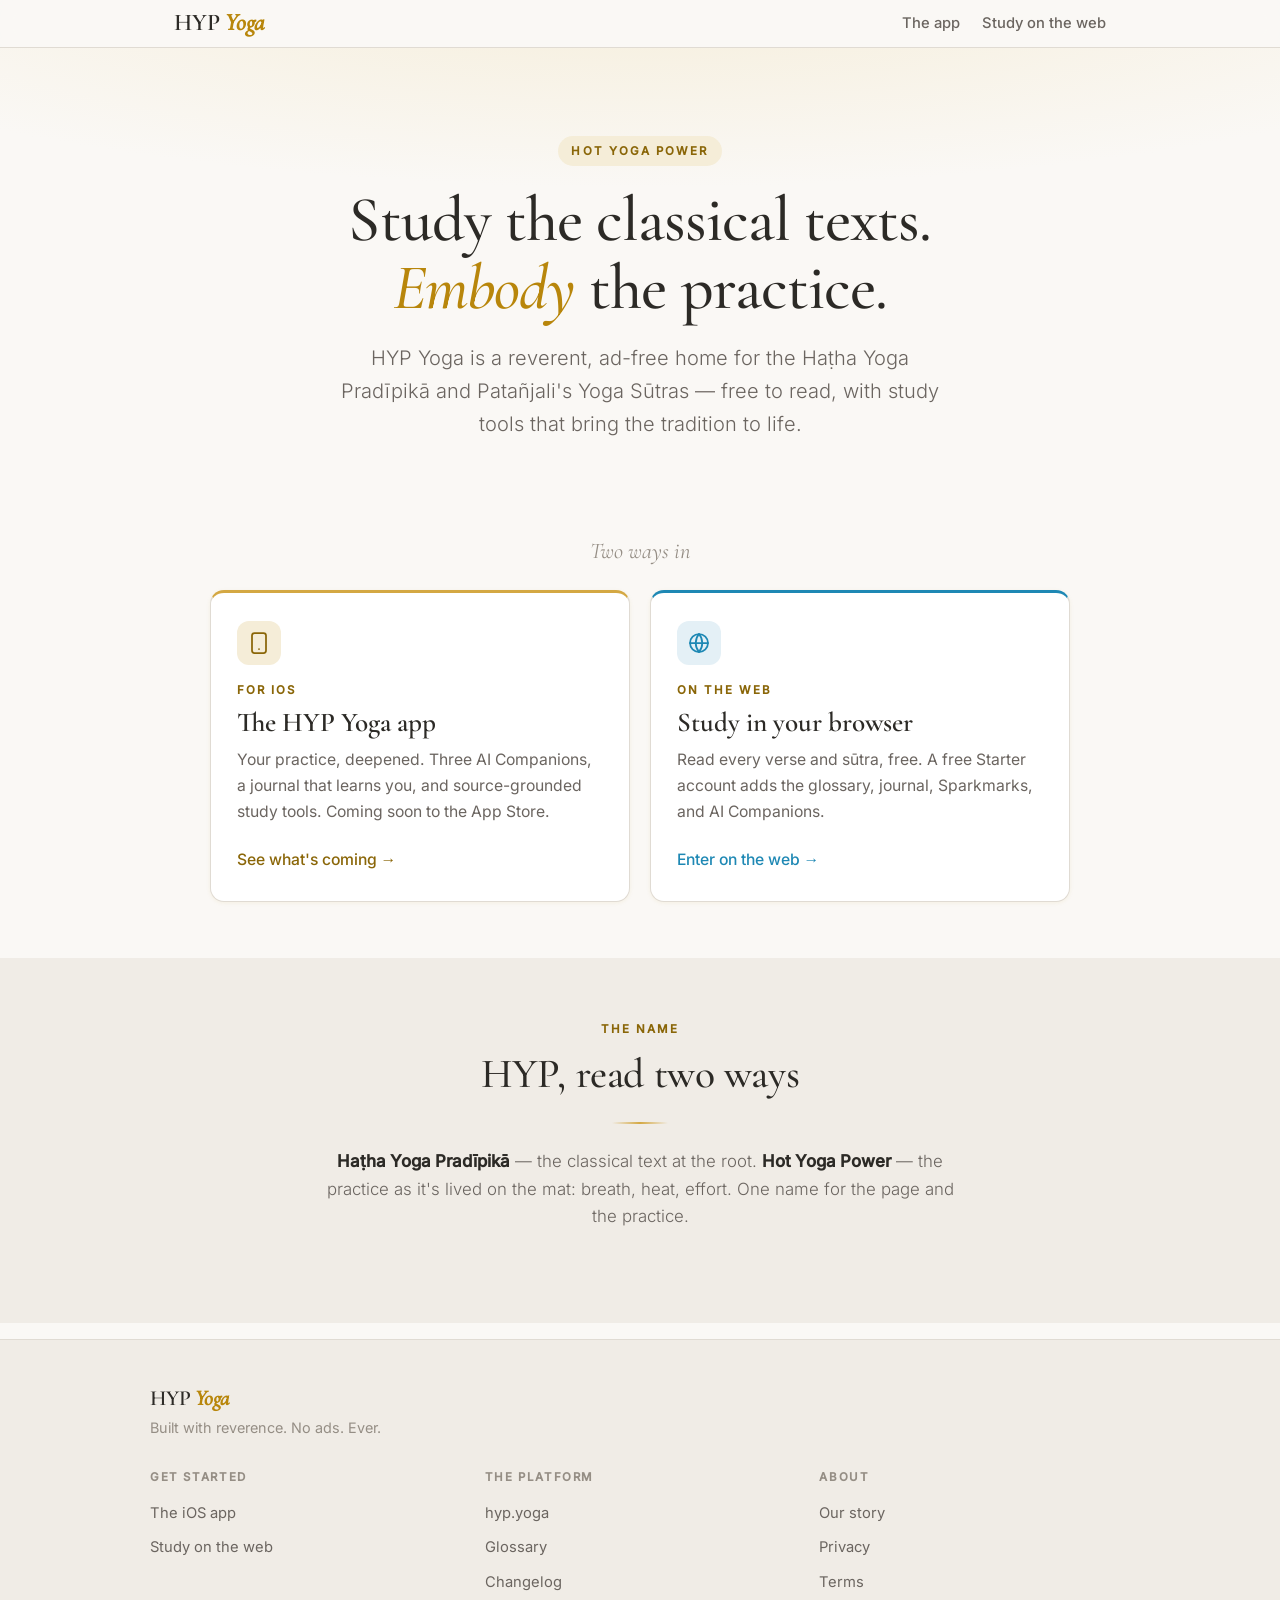
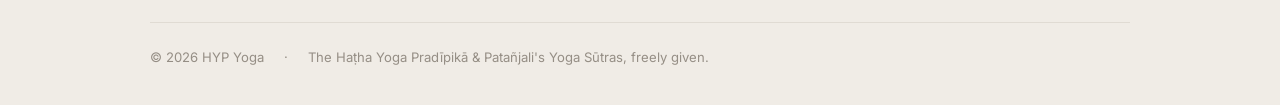
==== index.html @ 9799653f "Initial commit: hotyogapower.com storefront (front door, /app, /web) Static marketing front door for" ====
<!DOCTYPE html>
<html lang="en">
<head>
  <meta charset="UTF-8">
  <meta name="viewport" content="width=device-width, initial-scale=1.0">
  <title>HYP Yoga — Study the classical texts. Embody the practice.</title>
  <meta name="description" content="HYP Yoga is a reverent, ad-free home for the Haṭha Yoga Pradīpikā and Patañjali's Yoga Sūtras — free to read, with study tools that bring the tradition to life. On iOS and the web.">
  <link rel="canonical" href="https://hotyogapower.com/">

  <meta property="og:type" content="website">
  <meta property="og:site_name" content="HYP Yoga">
  <meta property="og:title" content="HYP Yoga — Study the classical texts. Embody the practice.">
  <meta property="og:description" content="A reverent, ad-free home for the Haṭha Yoga Pradīpikā and Patañjali's Yoga Sūtras. Free to read, with study tools that bring the tradition to life.">
  <meta property="og:url" content="https://hotyogapower.com/">
  <meta property="og:image" content="https://hotyogapower.com/images/og-image.png">
  <meta property="og:image:width" content="1200">
  <meta property="og:image:height" content="630">
  <meta name="twitter:card" content="summary_large_image">
  <meta name="twitter:title" content="HYP Yoga — Study the classical texts. Embody the practice.">
  <meta name="twitter:description" content="A reverent, ad-free home for the Haṭha Yoga Pradīpikā and Patañjali's Yoga Sūtras.">
  <meta name="twitter:image" content="https://hotyogapower.com/images/og-image.png">

  <link rel="icon" type="image/png" sizes="32x32" href="/images/favicons/favicon-32x32.png">
  <link rel="icon" type="image/png" sizes="16x16" href="/images/favicons/favicon-16x16.png">
  <link rel="apple-touch-icon" href="/images/favicons/apple-touch-icon.png">
  <link rel="stylesheet" href="/fonts/fonts.css">
  <link rel="stylesheet" href="/style.css?v=20260604">
</head>
<body>
  <header class="site-header">
    <div class="site-header__inner">
      <a class="wordmark" href="/">HYP <em>Yoga</em></a>
      <nav class="site-nav" aria-label="Primary">
        <a href="/app">The app</a>
        <a href="/web">Study on the web</a>
      </nav>
    </div>
  </header>

  <main id="main">
    <!-- Hero -->
    <section class="hero">
      <div class="hero__inner">
        <span class="eyebrow eyebrow--pill hero__eyebrow">Hot Yoga Power</span>
        <h1 class="hero__title">Study the classical texts.<br><em>Embody</em> the practice.</h1>
        <p class="hero__sub">HYP Yoga is a reverent, ad-free home for the Haṭha Yoga Pradīpikā and Patañjali's Yoga Sūtras — free to read, with study tools that bring the tradition to life.</p>
      </div>
    </section>

    <!-- Two doors -->
    <section class="section" style="padding-top:0.5rem" aria-labelledby="doors-heading">
      <p class="doors-label" id="doors-heading">Two ways in</p>
      <div class="doors">
        <!-- The app -->
        <a class="door door--app" href="/app">
          <span class="door__icon" aria-hidden="true">
            <svg viewBox="0 0 24 24" fill="none" stroke="currentColor" stroke-width="1.75" stroke-linecap="round" stroke-linejoin="round"><rect x="5" y="2" width="14" height="20" rx="2.5"/><path d="M12 18h.01"/></svg>
          </span>
          <span class="eyebrow door__label">For iOS</span>
          <h2 class="door__title">The HYP Yoga app</h2>
          <p class="door__desc">Your practice, deepened. Three AI Companions, a journal that learns you, and source-grounded study tools. Coming soon to the App Store.</p>
          <span class="door__cta">See what's coming&nbsp;→</span>
        </a>

        <!-- The web -->
        <a class="door door--web" href="/web">
          <span class="door__icon" aria-hidden="true">
            <svg viewBox="0 0 24 24" fill="none" stroke="currentColor" stroke-width="1.75" stroke-linecap="round" stroke-linejoin="round"><circle cx="12" cy="12" r="9"/><path d="M3 12h18"/><path d="M12 3a14 14 0 0 1 0 18 14 14 0 0 1 0-18"/></svg>
          </span>
          <span class="eyebrow door__label">On the web</span>
          <h2 class="door__title">Study in your browser</h2>
          <p class="door__desc">Read every verse and sūtra, free. A free Starter account adds the glossary, journal, Sparkmarks, and AI Companions.</p>
          <span class="door__cta">Enter on the web&nbsp;→</span>
        </a>
      </div>
    </section>

    <!-- The name: HYP read two ways -->
    <section class="section section--deep" aria-labelledby="name-heading">
      <div class="section__head">
        <span class="eyebrow section__eyebrow">The name</span>
        <h2 class="section__title" id="name-heading">HYP, read two ways</h2>
        <hr class="rule">
        <p class="section__lede"><strong style="font-weight:600;color:var(--color-text)">Haṭha Yoga Pradīpikā</strong> — the classical text at the root. <strong style="font-weight:600;color:var(--color-text)">Hot Yoga Power</strong> — the practice as it's lived on the mat: breath, heat, effort. One name for the page and the practice.</p>
      </div>
    </section>
  </main>

  <footer class="footer">
    <div class="footer__inner">
      <div class="footer__brand">
        <div class="wordmark">HYP <em>Yoga</em></div>
        <div class="footer__tagline">Built with reverence. No ads. Ever.</div>
      </div>
      <div class="footer__cols">
        <div class="footer__col">
          <h4>Get started</h4>
          <ul>
            <li><a href="/app">The iOS app</a></li>
            <li><a href="/web">Study on the web</a></li>
          </ul>
        </div>
        <div class="footer__col">
          <h4>The platform</h4>
          <ul>
            <li><a href="https://hyp.yoga">hyp.yoga</a></li>
            <li><a href="https://hyp.yoga/glossary">Glossary</a></li>
            <li><a href="https://hyp.yoga/changelog">Changelog</a></li>
          </ul>
        </div>
        <div class="footer__col">
          <h4>About</h4>
          <ul>
            <li><a href="https://hyp.yoga/about">Our story</a></li>
            <li><a href="https://hyp.yoga/privacy">Privacy</a></li>
            <li><a href="https://hyp.yoga/terms">Terms</a></li>
          </ul>
        </div>
      </div>
      <div class="footer__legal">
        <span>© 2026 HYP Yoga</span>
        <span aria-hidden="true">·</span>
        <span>The Haṭha Yoga Pradīpikā &amp; Patañjali's Yoga Sūtras, freely given.</span>
      </div>
    </div>
  </footer>
</body>
</html>
---- fonts/fonts.css ----
/* ── Self-hosted fonts for GDPR compliance ──
   Subset for hotyogapower.com: Cormorant Garamond (headings/wordmark) + Inter (UI).
   No Google Fonts CDN — no visitor IPs transmitted. Files from fontsource.org (SIL OFL).
   Mirrors hyp.yoga/fonts/fonts.css; only the weights this site uses are included. */

/* ── Cormorant Garamond ── */

/* latin-ext 400 normal — IAST diacritics: ā ī ū ṇ ḍ ṣ ṭ ḥ ṛ ṁ ṅ ś */
@font-face {
  font-family: 'Cormorant Garamond';
  font-style: normal;
  font-display: swap;
  font-weight: 400;
  src: url(/fonts/cormorant-garamond-latin-ext-400-normal.woff2) format('woff2');
  unicode-range: U+0100-02AF, U+0304, U+0308, U+0329, U+1E00-1EFF, U+2020, U+20A0-20AB, U+20AD-20C0, U+2113, U+2C60-2C7F, U+A720-A7FF;
}
/* latin 400 normal */
@font-face {
  font-family: 'Cormorant Garamond';
  font-style: normal;
  font-display: swap;
  font-weight: 400;
  src: url(/fonts/cormorant-garamond-latin-400-normal.woff2) format('woff2');
  unicode-range: U+0000-00FF, U+0131, U+0152-0153, U+02BB-02BC, U+02C6, U+02DA, U+02DC, U+0300-0301, U+0303-0304, U+0308-0309, U+0323, U+0329, U+2000-206F, U+2074, U+20AC, U+2122, U+2191, U+2193, U+2212, U+2215, U+FEFF, U+FFFD;
}

/* latin-ext 500 normal */
@font-face {
  font-family: 'Cormorant Garamond';
  font-style: normal;
  font-display: swap;
  font-weight: 500;
  src: url(/fonts/cormorant-garamond-latin-ext-500-normal.woff2) format('woff2');
  unicode-range: U+0100-02AF, U+0304, U+0308, U+0329, U+1E00-1EFF, U+2020, U+20A0-20AB, U+20AD-20C0, U+2113, U+2C60-2C7F, U+A720-A7FF;
}
/* latin 500 normal */
@font-face {
  font-family: 'Cormorant Garamond';
  font-style: normal;
  font-display: swap;
  font-weight: 500;
  src: url(/fonts/cormorant-garamond-latin-500-normal.woff2) format('woff2');
  unicode-range: U+0000-00FF, U+0131, U+0152-0153, U+02BB-02BC, U+02C6, U+02DA, U+02DC, U+0300-0301, U+0303-0304, U+0308-0309, U+0323, U+0329, U+2000-206F, U+2074, U+20AC, U+2122, U+2191, U+2193, U+2212, U+2215, U+FEFF, U+FFFD;
}

/* latin-ext 600 normal */
@font-face {
  font-family: 'Cormorant Garamond';
  font-style: normal;
  font-display: swap;
  font-weight: 600;
  src: url(/fonts/cormorant-garamond-latin-ext-600-normal.woff2) format('woff2');
  unicode-range: U+0100-02AF, U+0304, U+0308, U+0329, U+1E00-1EFF, U+2020, U+20A0-20AB, U+20AD-20C0, U+2113, U+2C60-2C7F, U+A720-A7FF;
}
/* latin 600 normal */
@font-face {
  font-family: 'Cormorant Garamond';
  font-style: normal;
  font-display: swap;
  font-weight: 600;
  src: url(/fonts/cormorant-garamond-latin-600-normal.woff2) format('woff2');
  unicode-range: U+0000-00FF, U+0131, U+0152-0153, U+02BB-02BC, U+02C6, U+02DA, U+02DC, U+0300-0301, U+0303-0304, U+0308-0309, U+0323, U+0329, U+2000-206F, U+2074, U+20AC, U+2122, U+2191, U+2193, U+2212, U+2215, U+FEFF, U+FFFD;
}

/* latin-ext 400 italic */
@font-face {
  font-family: 'Cormorant Garamond';
  font-style: italic;
  font-display: swap;
  font-weight: 400;
  src: url(/fonts/cormorant-garamond-latin-ext-400-italic.woff2) format('woff2');
  unicode-range: U+0100-02AF, U+0304, U+0308, U+0329, U+1E00-1EFF, U+2020, U+20A0-20AB, U+20AD-20C0, U+2113, U+2C60-2C7F, U+A720-A7FF;
}
/* latin 400 italic */
@font-face {
  font-family: 'Cormorant Garamond';
  font-style: italic;
  font-display: swap;
  font-weight: 400;
  src: url(/fonts/cormorant-garamond-latin-400-italic.woff2) format('woff2');
  unicode-range: U+0000-00FF, U+0131, U+0152-0153, U+02BB-02BC, U+02C6, U+02DA, U+02DC, U+0300-0301, U+0303-0304, U+0308-0309, U+0323, U+0329, U+2000-206F, U+2074, U+20AC, U+2122, U+2191, U+2193, U+2212, U+2215, U+FEFF, U+FFFD;
}

/* latin-ext 500 italic */
@font-face {
  font-family: 'Cormorant Garamond';
  font-style: italic;
  font-display: swap;
  font-weight: 500;
  src: url(/fonts/cormorant-garamond-latin-ext-500-italic.woff2) format('woff2');
  unicode-range: U+0100-02AF, U+0304, U+0308, U+0329, U+1E00-1EFF, U+2020, U+20A0-20AB, U+20AD-20C0, U+2113, U+2C60-2C7F, U+A720-A7FF;
}
/* latin 500 italic */
@font-face {
  font-family: 'Cormorant Garamond';
  font-style: italic;
  font-display: swap;
  font-weight: 500;
  src: url(/fonts/cormorant-garamond-latin-500-italic.woff2) format('woff2');
  unicode-range: U+0000-00FF, U+0131, U+0152-0153, U+02BB-02BC, U+02C6, U+02DA, U+02DC, U+0300-0301, U+0303-0304, U+0308-0309, U+0323, U+0329, U+2000-206F, U+2074, U+20AC, U+2122, U+2191, U+2193, U+2212, U+2215, U+FEFF, U+FFFD;
}

/* ── Inter ── */

/* latin-ext 300 */
@font-face {
  font-family: 'Inter';
  font-style: normal;
  font-display: swap;
  font-weight: 300;
  src: url(/fonts/inter-latin-ext-300-normal.woff2) format('woff2');
  unicode-range: U+0100-02AF, U+0304, U+0308, U+0329, U+1E00-1EFF, U+2020, U+20A0-20AB, U+20AD-20C0, U+2113, U+2C60-2C7F, U+A720-A7FF;
}
/* latin 300 */
@font-face {
  font-family: 'Inter';
  font-style: normal;
  font-display: swap;
  font-weight: 300;
  src: url(/fonts/inter-latin-300-normal.woff2) format('woff2');
  unicode-range: U+0000-00FF, U+0131, U+0152-0153, U+02BB-02BC, U+02C6, U+02DA, U+02DC, U+0300-0301, U+0303-0304, U+0308-0309, U+0323, U+0329, U+2000-206F, U+2074, U+20AC, U+2122, U+2191, U+2193, U+2212, U+2215, U+FEFF, U+FFFD;
}

/* latin-ext 400 */
@font-face {
  font-family: 'Inter';
  font-style: normal;
  font-display: swap;
  font-weight: 400;
  src: url(/fonts/inter-latin-ext-400-normal.woff2) format('woff2');
  unicode-range: U+0100-02AF, U+0304, U+0308, U+0329, U+1E00-1EFF, U+2020, U+20A0-20AB, U+20AD-20C0, U+2113, U+2C60-2C7F, U+A720-A7FF;
}
/* latin 400 */
@font-face {
  font-family: 'Inter';
  font-style: normal;
  font-display: swap;
  font-weight: 400;
  src: url(/fonts/inter-latin-400-normal.woff2) format('woff2');
  unicode-range: U+0000-00FF, U+0131, U+0152-0153, U+02BB-02BC, U+02C6, U+02DA, U+02DC, U+0300-0301, U+0303-0304, U+0308-0309, U+0323, U+0329, U+2000-206F, U+2074, U+20AC, U+2122, U+2191, U+2193, U+2212, U+2215, U+FEFF, U+FFFD;
}

/* latin-ext 500 */
@font-face {
  font-family: 'Inter';
  font-style: normal;
  font-display: swap;
  font-weight: 500;
  src: url(/fonts/inter-latin-ext-500-normal.woff2) format('woff2');
  unicode-range: U+0100-02AF, U+0304, U+0308, U+0329, U+1E00-1EFF, U+2020, U+20A0-20AB, U+20AD-20C0, U+2113, U+2C60-2C7F, U+A720-A7FF;
}
/* latin 500 */
@font-face {
  font-family: 'Inter';
  font-style: normal;
  font-display: swap;
  font-weight: 500;
  src: url(/fonts/inter-latin-500-normal.woff2) format('woff2');
  unicode-range: U+0000-00FF, U+0131, U+0152-0153, U+02BB-02BC, U+02C6, U+02DA, U+02DC, U+0300-0301, U+0303-0304, U+0308-0309, U+0323, U+0329, U+2000-206F, U+2074, U+20AC, U+2122, U+2191, U+2193, U+2212, U+2215, U+FEFF, U+FFFD;
}
---- style.css ----
/* ============================================================
   hotyogapower.com — shared styles
   The public front door for HYP Yoga. Design language inherited
   from hyp.yoga: cream + warm gold, Cormorant Garamond for the
   "book" register, Inter for the interface. Built with reverence.
   ============================================================ */

:root {
  /* Core palette */
  --color-bg: #faf8f5;
  --color-bg-deep: #f0ece6;
  --color-text: #2c2a26;
  --color-text-muted: #6b6560;
  --color-text-light: #958e85;
  --color-accent: #b8860b;
  --color-accent-soft: #d4a843;
  --color-accent-bg: #f5edd8;
  --color-accent-deep: #8a6608;
  --color-border: #e0dbd3;
  --color-white: #ffffff;

  /* Feature accents (used sparingly, per hyp.yoga's color system) */
  --c-reflect: #1e88b4;   /* the web / journal / TapasAI world */

  /* Type */
  --font-serif: 'Cormorant Garamond', Georgia, serif;
  --font-sans: 'Inter', -apple-system, BlinkMacSystemFont, sans-serif;

  /* Inline checkmark used as a tintable CSS mask (free-includes list) */
  --check-mask: url("data:image/svg+xml,%3Csvg xmlns='http://www.w3.org/2000/svg' viewBox='0 0 24 24' fill='none' stroke='%23000' stroke-width='3' stroke-linecap='round' stroke-linejoin='round'%3E%3Cpath d='M20 6 9 17l-5-5'/%3E%3C/svg%3E");

  /* Shape & light */
  --radius-sm: 8px;
  --radius: 14px;
  --radius-lg: 20px;
  --shadow-sm: 0 1px 4px rgba(184, 134, 11, 0.08);
  --shadow: 0 4px 18px rgba(184, 134, 11, 0.12);
  --shadow-lg: 0 14px 44px rgba(44, 42, 38, 0.10);
  --maxw: 980px;
}

*, *::before, *::after { box-sizing: border-box; margin: 0; padding: 0; }
html { scroll-behavior: smooth; -webkit-text-size-adjust: 100%; }

body {
  font-family: var(--font-sans);
  font-weight: 400;
  background: var(--color-bg);
  color: var(--color-text);
  line-height: 1.65;
  -webkit-font-smoothing: antialiased;
  text-rendering: optimizeLegibility;
}

@media (prefers-reduced-motion: reduce) {
  *, *::before, *::after {
    animation-duration: 0.01ms !important;
    transition-duration: 0.01ms !important;
    scroll-behavior: auto !important;
  }
}

img { max-width: 100%; display: block; }
a { color: var(--color-accent-deep); text-decoration: none; }
a:hover { color: var(--color-accent); }

:focus-visible {
  outline: 2px solid var(--color-accent);
  outline-offset: 2px;
  border-radius: 3px;
}

.container { width: 100%; max-width: var(--maxw); margin: 0 auto; padding: 0 1.5rem; }
.center { text-align: center; }
.muted { color: var(--color-text-muted); }

/* Gold hairline ornament — a quiet rule that evokes a printed page */
.rule {
  width: 56px; height: 2px; margin: 1.5rem auto;
  background: linear-gradient(90deg, transparent, var(--color-accent-soft), transparent);
  border: 0;
}

/* Small all-caps label */
.eyebrow {
  display: inline-block;
  font-size: 0.72rem;
  font-weight: 600;
  letter-spacing: 0.18em;
  text-transform: uppercase;
  color: var(--color-accent-deep);
}
.eyebrow--pill {
  background: var(--color-accent-bg);
  color: var(--color-accent-deep);
  padding: 0.35rem 0.85rem;
  border-radius: 999px;
}

/* ── Header ───────────────────────────────────────────────── */
.site-header {
  position: sticky; top: 0; z-index: 50;
  background: rgba(250, 248, 245, 0.86);
  backdrop-filter: saturate(1.4) blur(10px);
  -webkit-backdrop-filter: saturate(1.4) blur(10px);
  border-bottom: 1px solid var(--color-border);
}
.site-header__inner {
  max-width: var(--maxw); margin: 0 auto;
  display: flex; align-items: center; justify-content: space-between;
  gap: 1rem; padding: 0.7rem 1.5rem;
}
.wordmark {
  font-family: var(--font-serif);
  font-size: 1.5rem; font-weight: 600; letter-spacing: -0.01em;
  color: var(--color-text); line-height: 1; white-space: nowrap;
}
.wordmark em { font-style: italic; color: var(--color-accent); }
.site-nav { display: flex; align-items: center; gap: 1.4rem; }
.site-nav a {
  font-size: 0.92rem; font-weight: 500; color: var(--color-text-muted);
}
.site-nav a:hover { color: var(--color-accent); }
@media (max-width: 600px) {
  .site-nav .site-nav__hide-sm { display: none; }
}

/* ── Buttons ──────────────────────────────────────────────── */
.btn {
  display: inline-flex; align-items: center; justify-content: center; gap: 0.5rem;
  min-height: 46px; padding: 0.7rem 1.4rem;
  font-family: var(--font-sans); font-size: 0.98rem; font-weight: 500;
  border-radius: 999px; border: 1px solid transparent; cursor: pointer;
  transition: transform 0.18s ease, box-shadow 0.18s ease,
              background 0.18s ease, color 0.18s ease, border-color 0.18s ease;
}
.btn--primary {
  background: linear-gradient(180deg, var(--color-accent-soft), var(--color-accent));
  color: #fff;
  box-shadow: var(--shadow-sm), inset 0 1px 0 rgba(255, 255, 255, 0.35);
}
.btn--primary:hover {
  color: #fff; transform: translateY(-1px);
  box-shadow: var(--shadow), inset 0 1px 0 rgba(255, 255, 255, 0.4);
  background: linear-gradient(180deg, #e0bb55, var(--color-accent));
}
.btn--secondary {
  background: var(--color-white); color: var(--color-text);
  border-color: var(--color-border); box-shadow: var(--shadow-sm);
}
.btn--secondary:hover { color: var(--color-text); border-color: var(--color-accent-soft); transform: translateY(-1px); box-shadow: var(--shadow); }
.btn--ghost { background: transparent; color: var(--color-accent-deep); }
.btn--ghost:hover { color: var(--color-accent); background: var(--color-accent-bg); }
.btn--block { width: 100%; }
.btn[aria-disabled="true"], .btn--soon {
  pointer-events: none; cursor: default; opacity: 0.85;
  background: var(--color-bg-deep); color: var(--color-text-muted);
  border-color: var(--color-border); box-shadow: none;
}

/* ── Hero ─────────────────────────────────────────────────── */
.hero {
  position: relative;
  padding: 5.5rem 1.5rem 2.5rem;
  text-align: center;
  background: radial-gradient(130% 90% at 50% -20%, var(--color-accent-bg) 0%, var(--color-bg) 58%);
}
.hero__inner { max-width: 760px; margin: 0 auto; }
.hero__eyebrow { margin-bottom: 1.25rem; }
.hero__title {
  font-family: var(--font-serif);
  font-size: clamp(2.5rem, 6vw, 4rem);
  font-weight: 500; line-height: 1.06; letter-spacing: -0.015em;
  color: var(--color-text); margin-bottom: 1.25rem;
}
.hero__title em { font-style: italic; color: var(--color-accent); }
.hero__sub {
  font-size: clamp(1.05rem, 2.2vw, 1.25rem);
  color: var(--color-text-muted); max-width: 600px; margin: 0 auto;
  font-weight: 300;
}

/* ── Doors (front-door choices; extensible grid) ──────────── */
.doors-label {
  text-align: center; margin: 2.75rem 0 1.25rem;
  font-family: var(--font-serif); font-style: italic;
  font-size: 1.4rem; color: var(--color-text-light);
}
.doors {
  display: grid; gap: 1.25rem;
  grid-template-columns: repeat(auto-fit, minmax(280px, 1fr));
  max-width: 860px; margin: 0 auto;
}
.door {
  display: flex; flex-direction: column; align-items: flex-start;
  background: var(--color-white);
  border: 1px solid var(--color-border);
  border-top: 3px solid var(--color-accent-soft);
  border-radius: var(--radius);
  padding: 1.75rem 1.6rem;
  box-shadow: var(--shadow-sm);
  transition: transform 0.2s ease, box-shadow 0.2s ease, border-color 0.2s ease;
}
.door:hover { transform: translateY(-3px); box-shadow: var(--shadow); }
.door--web { border-top-color: var(--c-reflect); }
.door__icon {
  width: 44px; height: 44px; margin-bottom: 1rem;
  display: grid; place-items: center; border-radius: 12px;
  background: var(--color-accent-bg); color: var(--color-accent-deep);
}
.door--web .door__icon { background: #e4f0f6; color: var(--c-reflect); }
.door__icon svg { width: 24px; height: 24px; }
.door__label { margin-bottom: 0.5rem; }
.door__title {
  font-family: var(--font-serif); font-size: 1.7rem; font-weight: 600;
  line-height: 1.1; color: var(--color-text); margin-bottom: 0.6rem;
}
.door__desc { color: var(--color-text-muted); font-size: 0.98rem; margin-bottom: 1.4rem; flex: 1; }
.door__cta {
  font-weight: 500; font-size: 0.98rem; color: var(--color-accent-deep);
  display: inline-flex; align-items: center; gap: 0.4rem;
}
.door--web .door__cta { color: var(--c-reflect); }
.door:hover .door__cta { gap: 0.65rem; }

/* ── Generic section ──────────────────────────────────────── */
.section { padding: 3.5rem 1.5rem; }
.section--deep { background: var(--color-bg-deep); }
.section__head { max-width: 640px; margin: 0 auto 2.25rem; text-align: center; }
.section__eyebrow { margin-bottom: 0.75rem; }
.section__title {
  font-family: var(--font-serif); font-weight: 500;
  font-size: clamp(1.9rem, 4vw, 2.6rem); line-height: 1.12;
  letter-spacing: -0.01em; color: var(--color-text); margin-bottom: 0.75rem;
}
.section__title em { font-style: italic; color: var(--color-accent); }
.section__lede { color: var(--color-text-muted); font-size: 1.05rem; font-weight: 300; }

/* ── Feature grid ─────────────────────────────────────────── */
.features {
  display: grid; gap: 1.1rem;
  grid-template-columns: repeat(auto-fit, minmax(250px, 1fr));
  max-width: 880px; margin: 0 auto;
}
.feature {
  background: var(--color-white); border: 1px solid var(--color-border);
  border-radius: var(--radius); padding: 1.5rem;
  box-shadow: var(--shadow-sm);
}
.feature__icon {
  width: 40px; height: 40px; margin-bottom: 0.9rem;
  display: grid; place-items: center; border-radius: 10px;
  background: var(--color-accent-bg); color: var(--color-accent-deep);
}
.feature__icon svg { width: 22px; height: 22px; }
.feature__title {
  font-family: var(--font-serif); font-size: 1.4rem; font-weight: 600;
  color: var(--color-text); margin-bottom: 0.4rem; line-height: 1.15;
}
.feature__desc { color: var(--color-text-muted); font-size: 0.95rem; }
.feature__desc strong { font-weight: 600; color: var(--color-text); }

/* ── Tier ladder ──────────────────────────────────────────── */
.tiers {
  display: grid; gap: 1.1rem;
  grid-template-columns: repeat(auto-fit, minmax(210px, 1fr));
  max-width: 980px; margin: 0 auto;
}
.tier {
  background: var(--color-white); border: 1px solid var(--color-border);
  border-radius: var(--radius); padding: 1.5rem 1.35rem; box-shadow: var(--shadow-sm);
  display: flex; flex-direction: column;
}
.tier--featured { border-color: var(--color-accent-soft); box-shadow: var(--shadow); }
.tier__name {
  font-family: var(--font-serif); font-size: 1.5rem; font-weight: 600;
  color: var(--color-text); margin-bottom: 0.15rem;
}
.tier__price { font-size: 0.95rem; color: var(--color-accent-deep); font-weight: 500; margin-bottom: 0.1rem; }
.tier__note { font-size: 0.78rem; color: var(--color-text-light); margin-bottom: 0.9rem; }
.tier__list { list-style: none; display: flex; flex-direction: column; gap: 0.5rem; }
.tier__list li { position: relative; padding-left: 1.3rem; font-size: 0.9rem; color: var(--color-text-muted); }
.tier__list li::before {
  content: ""; position: absolute; left: 0; top: 0.55em;
  width: 6px; height: 6px; border-radius: 50%; background: var(--color-accent-soft);
}

/* ── Pathways (the /web gateway) ──────────────────────────── */
.pathways {
  display: grid; gap: 1.25rem;
  grid-template-columns: repeat(auto-fit, minmax(260px, 1fr));
  max-width: 720px; margin: 0 auto;
}
.pathway {
  display: flex; flex-direction: column; align-items: flex-start;
  background: var(--color-white); border: 1px solid var(--color-border);
  border-radius: var(--radius); padding: 1.75rem 1.6rem; box-shadow: var(--shadow-sm);
  transition: transform 0.2s ease, box-shadow 0.2s ease;
}
.pathway:hover { transform: translateY(-3px); box-shadow: var(--shadow); }
.pathway__label { margin-bottom: 0.6rem; }
.pathway__title {
  font-family: var(--font-serif); font-size: 1.6rem; font-weight: 600;
  color: var(--color-text); margin-bottom: 0.5rem; line-height: 1.1;
}
.pathway__desc { color: var(--color-text-muted); font-size: 0.95rem; margin-bottom: 1.4rem; flex: 1; }

/* ── Free-includes list ───────────────────────────────────── */
.free-list {
  list-style: none; max-width: 640px; margin: 1.5rem auto 0;
  display: grid; gap: 0.6rem 1.5rem; grid-template-columns: repeat(auto-fit, minmax(220px, 1fr));
}
.free-list li { position: relative; padding-left: 1.6rem; color: var(--color-text-muted); font-size: 0.95rem; }
.free-list li::before {
  content: ""; position: absolute; left: 0; top: 0.35em;
  width: 14px; height: 14px;
  background: var(--color-accent); -webkit-mask: var(--check-mask) center/contain no-repeat; mask: var(--check-mask) center/contain no-repeat;
}

/* ── Callout band ─────────────────────────────────────────── */
.callout { text-align: center; max-width: 640px; margin: 0 auto; }
.callout__title {
  font-family: var(--font-serif); font-style: italic; font-weight: 500;
  font-size: clamp(1.5rem, 3.5vw, 2.1rem); color: var(--color-text); margin-bottom: 1.25rem;
}

/* ── Badge ────────────────────────────────────────────────── */
.badge {
  display: inline-flex; align-items: center; gap: 0.45rem;
  font-size: 0.78rem; font-weight: 600; letter-spacing: 0.06em;
  padding: 0.4rem 0.85rem; border-radius: 999px;
  background: var(--color-accent-bg); color: var(--color-accent-deep);
}
.badge__dot { width: 7px; height: 7px; border-radius: 50%; background: var(--color-accent); }

/* ── Footer ───────────────────────────────────────────────── */
.footer {
  background: var(--color-bg-deep); border-top: 1px solid var(--color-border);
  padding: 3rem 1.5rem 2.25rem; margin-top: 1rem;
}
.footer__inner { max-width: var(--maxw); margin: 0 auto; }
.footer__brand { margin-bottom: 1.75rem; }
.footer__brand .wordmark { font-size: 1.35rem; }
.footer__tagline { color: var(--color-text-light); font-size: 0.9rem; margin-top: 0.4rem; }
.footer__cols {
  display: grid; gap: 1.5rem; grid-template-columns: repeat(auto-fit, minmax(160px, 1fr));
  padding-bottom: 1.75rem; border-bottom: 1px solid var(--color-border);
}
.footer__col h4 {
  font-size: 0.72rem; font-weight: 600; letter-spacing: 0.14em; text-transform: uppercase;
  color: var(--color-text-light); margin-bottom: 0.75rem;
}
.footer__col ul { list-style: none; display: flex; flex-direction: column; gap: 0.5rem; }
.footer__col a { color: var(--color-text-muted); font-size: 0.92rem; }
.footer__col a:hover { color: var(--color-accent); }
.footer__legal {
  margin-top: 1.5rem; font-size: 0.82rem; color: var(--color-text-light);
  display: flex; flex-wrap: wrap; gap: 0.5rem 1.25rem; align-items: center;
}

/* ── Utility spacing ──────────────────────────────────────── */
.stack-cta { display: flex; flex-wrap: wrap; gap: 0.85rem; justify-content: center; margin-top: 1.75rem; }
.mt-sm { margin-top: 0.75rem; }
.mt { margin-top: 1.5rem; }
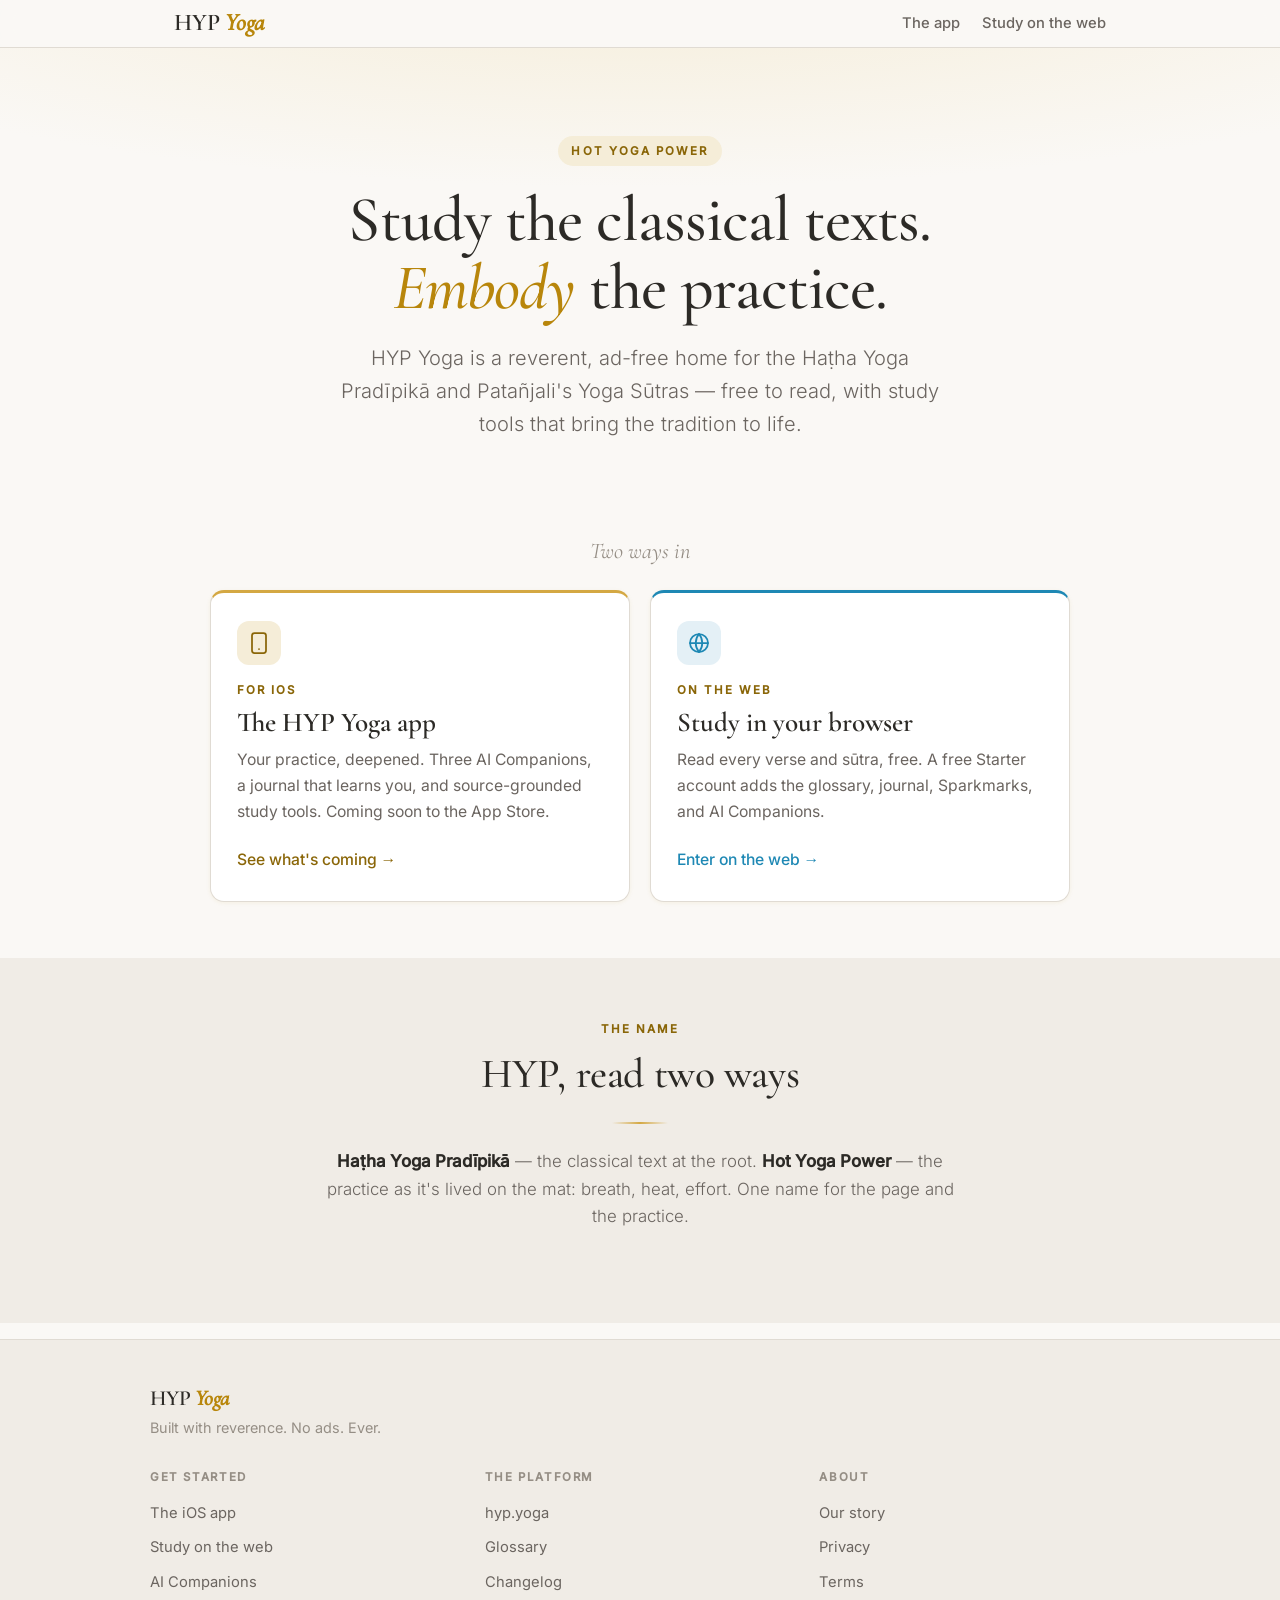
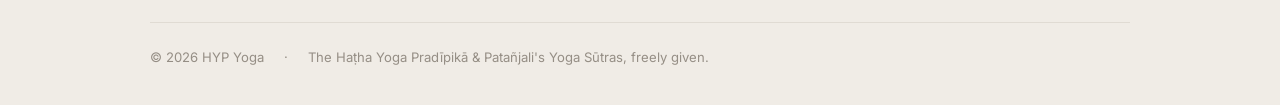
==== commit 5954cc02: "Add AI Companions page (/companions) — Phase 2 Re-authored from hyp.yoga's /ai source pages: SwamiGP" ====
--- a/index.html
+++ b/index.html
@@ -24,7 +24,7 @@
   <link rel="icon" type="image/png" sizes="16x16" href="/images/favicons/favicon-16x16.png">
   <link rel="apple-touch-icon" href="/images/favicons/apple-touch-icon.png">
   <link rel="stylesheet" href="/fonts/fonts.css">
-  <link rel="stylesheet" href="/style.css?v=20260604">
+  <link rel="stylesheet" href="/style.css?v=20260604b">
 </head>
 <body>
   <header class="site-header">
@@ -98,6 +98,7 @@
           <ul>
             <li><a href="/app">The iOS app</a></li>
             <li><a href="/web">Study on the web</a></li>
+            <li><a href="/companions">AI Companions</a></li>
           </ul>
         </div>
         <div class="footer__col">
--- a/fonts/fonts.css
+++ b/fonts/fonts.css
@@ -158,3 +158,19 @@
   src: url(/fonts/inter-latin-500-normal.woff2) format('woff2');
   unicode-range: U+0000-00FF, U+0131, U+0152-0153, U+02BB-02BC, U+02C6, U+02DA, U+02DC, U+0300-0301, U+0303-0304, U+0308-0309, U+0323, U+0329, U+2000-206F, U+2074, U+20AC, U+2122, U+2191, U+2193, U+2212, U+2215, U+FEFF, U+FFFD;
 }
+
+/* ── Noto Sans Devanagari (Sanskrit accents — स्वामी धर्म तपस्) ── */
+@font-face {
+  font-family: 'Noto Sans Devanagari';
+  font-style: normal;
+  font-display: swap;
+  font-weight: 400;
+  src: url(/fonts/noto-sans-devanagari-devanagari-400-normal.woff2) format('woff2');
+}
+@font-face {
+  font-family: 'Noto Sans Devanagari';
+  font-style: normal;
+  font-display: swap;
+  font-weight: 500;
+  src: url(/fonts/noto-sans-devanagari-devanagari-500-normal.woff2) format('woff2');
+}
--- a/style.css
+++ b/style.css
@@ -21,10 +21,14 @@
 
   /* Feature accents (used sparingly, per hyp.yoga's color system) */
   --c-reflect: #1e88b4;   /* the web / journal / TapasAI world */
+  --c-swami:  #c47a1a;    /* SwamiGPT — warm brown (sun) */
+  --c-dharma: #5a8a5e;    /* DharmaGPT — sage (moon) */
+  --c-tapas:  #1e88b4;    /* TapasAI — journal blue (compass) */
 
   /* Type */
   --font-serif: 'Cormorant Garamond', Georgia, serif;
   --font-sans: 'Inter', -apple-system, BlinkMacSystemFont, sans-serif;
+  --font-sanskrit: 'Noto Sans Devanagari', 'Devanagari Sangam MN', 'Nirmala UI', serif;
 
   /* Inline checkmark used as a tintable CSS mask (free-includes list) */
   --check-mask: url("data:image/svg+xml,%3Csvg xmlns='http://www.w3.org/2000/svg' viewBox='0 0 24 24' fill='none' stroke='%23000' stroke-width='3' stroke-linecap='round' stroke-linejoin='round'%3E%3Cpath d='M20 6 9 17l-5-5'/%3E%3C/svg%3E");
@@ -362,3 +366,59 @@
 .stack-cta { display: flex; flex-wrap: wrap; gap: 0.85rem; justify-content: center; margin-top: 1.75rem; }
 .mt-sm { margin-top: 0.75rem; }
 .mt { margin-top: 1.5rem; }
+
+/* ── Mantra pull-quote (the map / guides / compass line) ──── */
+.mantra {
+  text-align: center; max-width: 720px; margin: 0 auto;
+  font-family: var(--font-serif); font-style: italic; font-weight: 500;
+  font-size: clamp(1.4rem, 3.2vw, 2rem); line-height: 1.45; color: var(--color-text);
+}
+.mantra .m-swami  { font-style: normal; color: var(--c-swami); }
+.mantra .m-dharma { font-style: normal; color: var(--c-dharma); }
+.mantra .m-tapas  { font-style: normal; color: var(--c-tapas); }
+
+/* ── Companion cards (AI Companions page) ─────────────────── */
+.companions { display: flex; flex-direction: column; gap: 1.25rem; max-width: 820px; margin: 0 auto; }
+.companion-card {
+  --c: var(--color-accent);
+  display: grid; grid-template-columns: auto 1fr; gap: 0.25rem 1.5rem;
+  background: var(--color-white); border: 1px solid var(--color-border);
+  border-left: 4px solid var(--c); border-radius: var(--radius);
+  padding: 1.75rem; box-shadow: var(--shadow-sm);
+}
+.companion-card--swami  { --c: var(--c-swami); }
+.companion-card--dharma { --c: var(--c-dharma); }
+.companion-card--tapas  { --c: var(--c-tapas); }
+.companion-card__icon {
+  grid-row: 1 / 3; align-self: start;
+  width: 60px; height: 60px; border-radius: 16px; display: grid; place-items: center;
+  background: var(--color-accent-bg);
+  background: color-mix(in srgb, var(--c) 13%, var(--color-white));
+  color: var(--c);
+}
+.companion-card__icon svg { width: 32px; height: 32px; }
+.companion-card__head { align-self: center; }
+.companion-card__role { color: var(--c); margin-bottom: 0.3rem; display: block; }
+.companion-card__name {
+  font-family: var(--font-serif); font-size: 1.85rem; font-weight: 600; line-height: 1.05;
+  color: var(--color-text); display: flex; align-items: baseline; gap: 0.55rem; flex-wrap: wrap;
+}
+.companion-card__sanskrit {
+  font-family: var(--font-sanskrit); font-size: 1.05rem; font-weight: 400;
+  color: var(--color-text-light); line-height: 1;
+}
+.companion-card__body { grid-column: 2; }
+.companion-card__desc { color: var(--color-text-muted); margin: 0.55rem 0 1rem; }
+.companion-asks { display: flex; flex-wrap: wrap; gap: 0.5rem; margin-bottom: 1rem; }
+.companion-ask {
+  font-size: 0.85rem; color: var(--color-text-muted);
+  background: var(--color-bg-deep); border: 1px solid var(--color-border);
+  padding: 0.3rem 0.75rem; border-radius: 999px;
+}
+.companion-tier { font-size: 0.86rem; color: var(--color-text-light); }
+.companion-tier strong { color: var(--c); font-weight: 600; }
+@media (max-width: 560px) {
+  .companion-card { grid-template-columns: 1fr; gap: 0.9rem; }
+  .companion-card__icon { grid-row: auto; }
+  .companion-card__body { grid-column: 1; }
+}
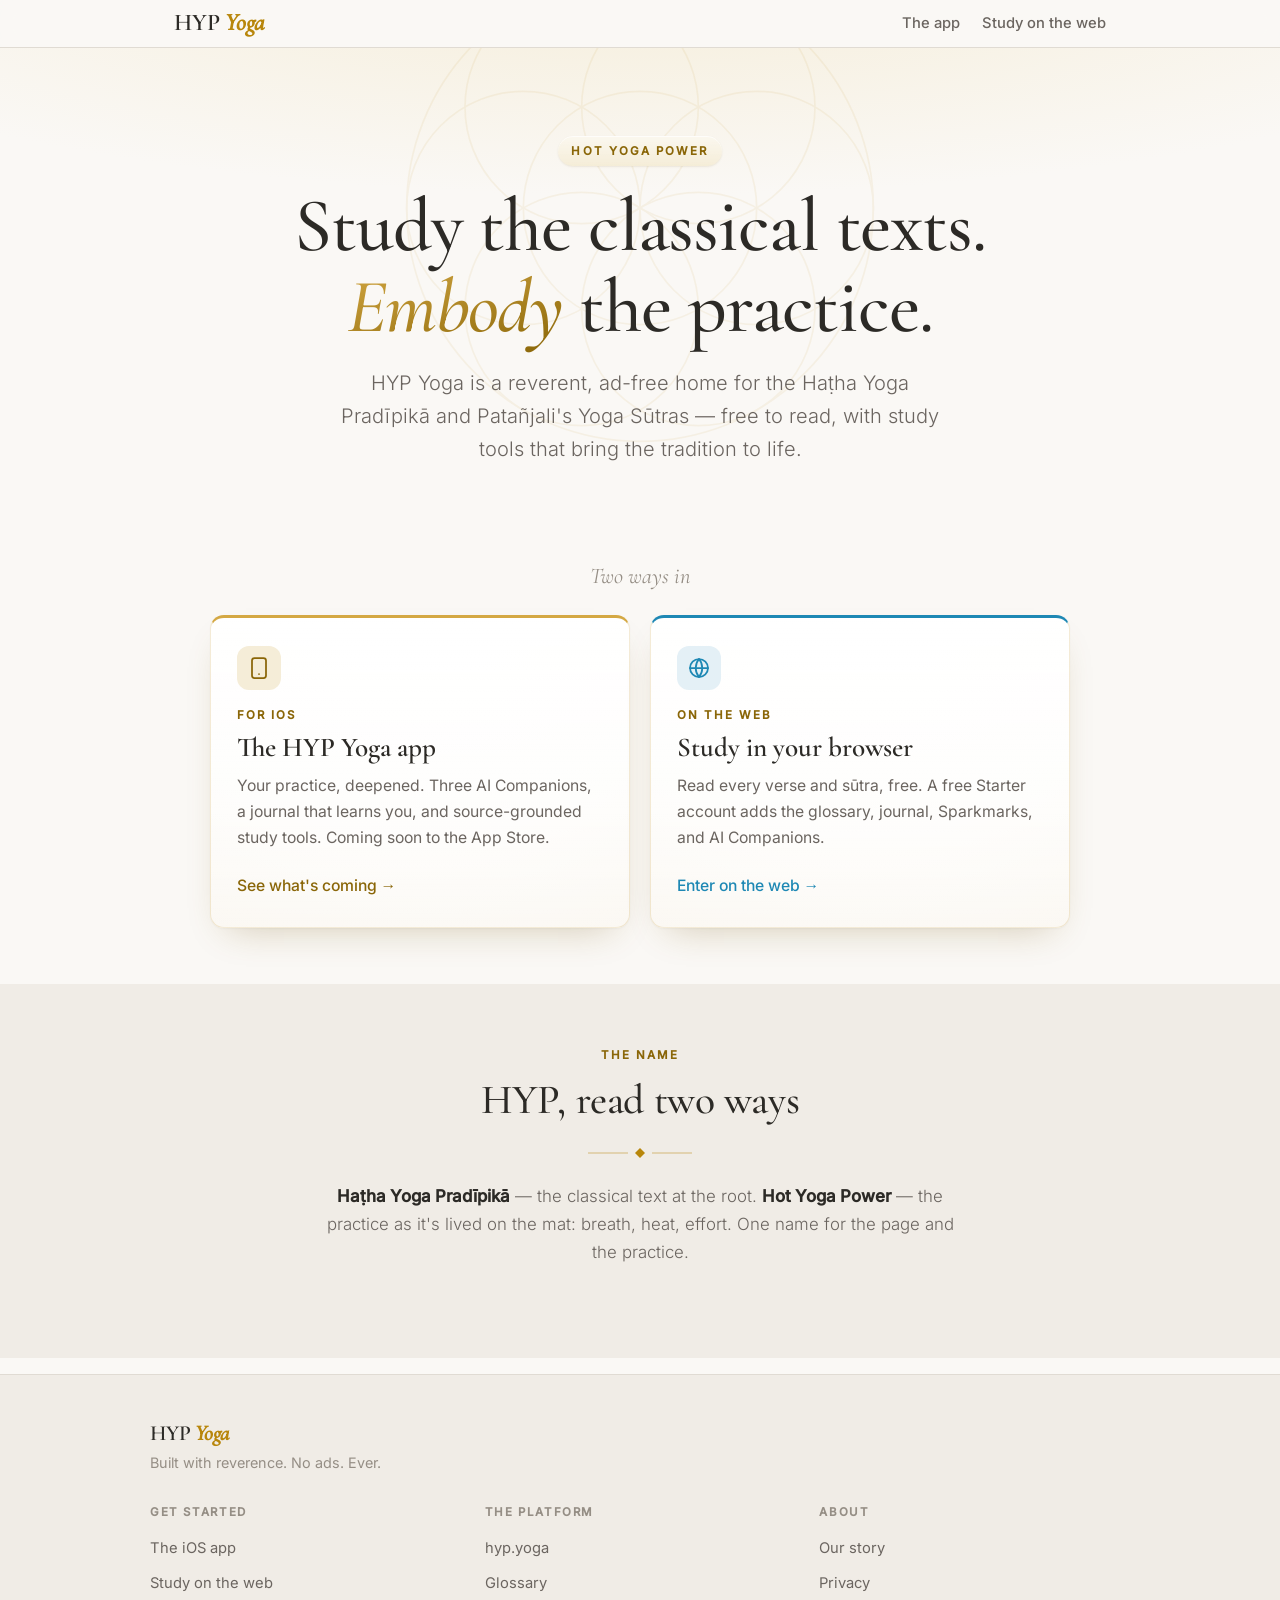
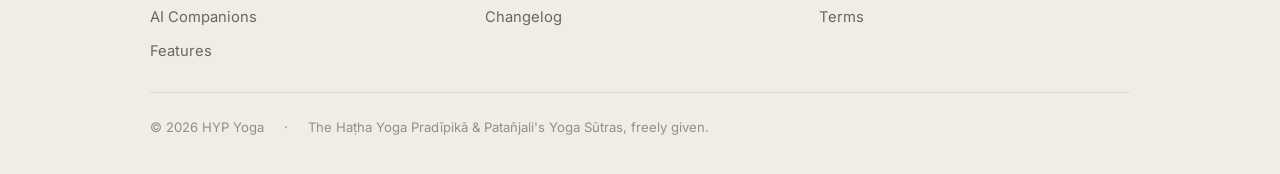
==== commit 058a0f2f: "Visual elevation pass + /features sales page Elevation (shared style.css — lifts every page): Liquid" ====
--- a/index.html
+++ b/index.html
@@ -24,7 +24,7 @@
   <link rel="icon" type="image/png" sizes="16x16" href="/images/favicons/favicon-16x16.png">
   <link rel="apple-touch-icon" href="/images/favicons/apple-touch-icon.png">
   <link rel="stylesheet" href="/fonts/fonts.css">
-  <link rel="stylesheet" href="/style.css?v=20260604b">
+  <link rel="stylesheet" href="/style.css?v=20260604c">
 </head>
 <body>
   <header class="site-header">
@@ -99,6 +99,7 @@
             <li><a href="/app">The iOS app</a></li>
             <li><a href="/web">Study on the web</a></li>
             <li><a href="/companions">AI Companions</a></li>
+            <li><a href="/features">Features</a></li>
           </ul>
         </div>
         <div class="footer__col">
--- a/style.css
+++ b/style.css
@@ -24,6 +24,7 @@
   --c-swami:  #c47a1a;    /* SwamiGPT — warm brown (sun) */
   --c-dharma: #5a8a5e;    /* DharmaGPT — sage (moon) */
   --c-tapas:  #1e88b4;    /* TapasAI — journal blue (compass) */
+  --c-illuminate: #7c5cbf; /* Illuminate / AI Sparks — purple */
 
   /* Type */
   --font-serif: 'Cormorant Garamond', Georgia, serif;
@@ -32,6 +33,11 @@
 
   /* Inline checkmark used as a tintable CSS mask (free-includes list) */
   --check-mask: url("data:image/svg+xml,%3Csvg xmlns='http://www.w3.org/2000/svg' viewBox='0 0 24 24' fill='none' stroke='%23000' stroke-width='3' stroke-linecap='round' stroke-linejoin='round'%3E%3Cpath d='M20 6 9 17l-5-5'/%3E%3C/svg%3E");
+
+  /* Sacred-geometry hero motif (flower of life, gold) — faint texture behind heroes */
+  --mandala: url("data:image/svg+xml,%3Csvg%20xmlns='http://www.w3.org/2000/svg'%20viewBox='0%200%20600%20600'%20fill='none'%20stroke='%23b8860b'%20stroke-width='1.5'%3E%3Ccircle%20cx='300'%20cy='300'%20r='200'/%3E%3Ccircle%20cx='300'%20cy='300'%20r='100'/%3E%3Ccircle%20cx='400'%20cy='300'%20r='100'/%3E%3Ccircle%20cx='350'%20cy='386.6'%20r='100'/%3E%3Ccircle%20cx='250'%20cy='386.6'%20r='100'/%3E%3Ccircle%20cx='200'%20cy='300'%20r='100'/%3E%3Ccircle%20cx='250'%20cy='213.4'%20r='100'/%3E%3Ccircle%20cx='350'%20cy='213.4'%20r='100'/%3E%3C/svg%3E");
+  /* Ornamental divider (diamond flanked by hairlines) */
+  --ornament: url("data:image/svg+xml,%3Csvg%20xmlns='http://www.w3.org/2000/svg'%20viewBox='0%200%20120%2012'%3E%3Cpath%20d='M60%201L65%206L60%2011L55%206Z'%20fill='%23b8860b'/%3E%3Cline%20x1='8'%20y1='6'%20x2='48'%20y2='6'%20stroke='%23b8860b'%20stroke-width='1'%20opacity='0.5'/%3E%3Cline%20x1='72'%20y1='6'%20x2='112'%20y2='6'%20stroke='%23b8860b'%20stroke-width='1'%20opacity='0.5'/%3E%3C/svg%3E");
 
   /* Shape & light */
   --radius-sm: 8px;
@@ -422,3 +428,118 @@
   .companion-card__icon { grid-row: auto; }
   .companion-card__body { grid-column: 1; }
 }
+
+/* ════════════════════════════════════════════════════════════
+   VISUAL ELEVATION — Liquid Glass, hero motif, ornament, motion.
+   Appended so these rules override the flatter base styles above.
+   All CSS-only (no JS), so the strict script-src 'none' CSP holds.
+   ════════════════════════════════════════════════════════════ */
+
+/* ── Hero: sacred-geometry motif + depth + bolder display type ── */
+.hero { position: relative; overflow: hidden; }
+.hero::before {
+  content: ""; position: absolute; left: 50%; top: -190px; transform: translateX(-50%);
+  width: 700px; height: 700px; max-width: 150vw; aspect-ratio: 1; pointer-events: none; z-index: 0;
+  background: var(--mandala) center / contain no-repeat; opacity: 0.07;
+}
+.hero__inner { position: relative; z-index: 1; }
+.hero__title { font-size: clamp(2.85rem, 7vw, 4.75rem); }
+@supports ((-webkit-background-clip: text) or (background-clip: text)) {
+  .hero__title em {
+    background: linear-gradient(165deg, var(--color-accent-soft), var(--color-accent-deep));
+    -webkit-background-clip: text; background-clip: text;
+    -webkit-text-fill-color: transparent; color: transparent;
+  }
+}
+
+/* ── Liquid Glass surfaces (cards, panels) ──────────────────── */
+.door, .feature, .tier, .pathway, .companion-card {
+  background:
+    linear-gradient(180deg, rgba(255,255,255,0.92), rgba(255,255,255,0.42)),
+    radial-gradient(135% 150% at 50% -12%, #ffffff 0%, #fdfbf7 55%, #f5eee2 100%);
+  border: 1px solid rgba(184,134,11,0.16);
+  box-shadow:
+    inset 0 1px 0 rgba(255,255,255,0.9),
+    0 1px 2px rgba(44,42,38,0.04),
+    0 16px 36px -18px rgba(120,90,20,0.32);
+}
+.door:hover, .feature:hover, .tier:hover, .pathway:hover, .companion-card:hover {
+  transform: translateY(-3px);
+  box-shadow:
+    inset 0 1px 0 rgba(255,255,255,0.96),
+    0 2px 5px rgba(44,42,38,0.05),
+    0 26px 52px -20px rgba(120,90,20,0.45);
+}
+/* Re-assert accent edges the shared border reset above would wipe */
+.door { border-top: 3px solid var(--color-accent-soft); }
+.door--web { border-top-color: var(--c-reflect); }
+.tier--featured { border-color: rgba(184,134,11,0.4); }
+.companion-card { border-left: 4px solid var(--c); }
+
+/* Eyebrow pill + badge: a touch of glass */
+.eyebrow--pill, .badge {
+  background:
+    linear-gradient(180deg, rgba(255,255,255,0.6), rgba(255,255,255,0)),
+    var(--color-accent-bg);
+  box-shadow: inset 0 1px 0 rgba(255,255,255,0.7), 0 1px 2px rgba(120,90,20,0.10);
+}
+
+/* ── Ornamental divider ─────────────────────────────────────── */
+.rule {
+  width: 124px; height: 12px; border: 0; margin: 1.5rem auto;
+  background: var(--ornament) center / contain no-repeat;
+}
+
+/* ── Primary button: light sheen sweep on hover ─────────────── */
+.btn--primary { position: relative; overflow: hidden; isolation: isolate; }
+.btn--primary::after {
+  content: ""; position: absolute; inset: 0; border-radius: inherit; z-index: -1;
+  background: linear-gradient(120deg, transparent 32%, rgba(255,255,255,0.5) 50%, transparent 68%);
+  transform: translateX(-130%); transition: transform 0.6s ease;
+}
+.btn--primary:hover::after { transform: translateX(130%); }
+
+/* ── Mantra: lift the key words ─────────────────────────────── */
+.mantra { letter-spacing: -0.005em; }
+
+/* ── Motion: hero entrance + scroll-reveal (reduced-motion safe) ── */
+@media (prefers-reduced-motion: no-preference) {
+  .hero__eyebrow { animation: hyp-rise 0.7s 0.05s both ease-out; }
+  .hero__title   { animation: hyp-rise 0.7s 0.16s both ease-out; }
+  .hero__sub     { animation: hyp-rise 0.7s 0.30s both ease-out; }
+  .hero .stack-cta { animation: hyp-rise 0.7s 0.42s both ease-out; }
+  @keyframes hyp-rise { from { opacity: 0; transform: translateY(16px); } to { opacity: 1; transform: none; } }
+
+  /* Scroll-driven reveal — only where supported, so unsupported
+     browsers never get stuck at opacity:0. */
+  @supports (animation-timeline: view()) {
+    .door, .feature, .tier, .pathway, .companion-card,
+    .section__head, .callout, .mantra, .free-list {
+      animation: hyp-reveal both linear;
+      animation-timeline: view();
+      animation-range: entry 0% entry 65%;
+    }
+    @keyframes hyp-reveal { from { opacity: 0; transform: translateY(26px); } to { opacity: 1; transform: none; } }
+  }
+}
+
+/* ── Pillar sections (features page) ────────────────────────── */
+.pillar { --pc: var(--color-accent); }
+.pillar--study { --pc: var(--color-accent); }
+.pillar--reflect { --pc: var(--c-reflect); }
+.pillar--illuminate { --pc: var(--c-illuminate); }
+.pillar .section__eyebrow { color: var(--pc); }
+.pillar .section__title em { color: var(--pc); }
+.pillar .feature__icon {
+  background: var(--color-accent-bg);
+  background: color-mix(in srgb, var(--pc) 12%, var(--color-white));
+  color: var(--pc);
+}
+.pillar .feature { border-top: 3px solid color-mix(in srgb, var(--pc) 55%, var(--color-border)); }
+.pillar-note {
+  display: inline-flex; align-items: center; gap: 0.5rem; margin-top: 0.85rem;
+  font-size: 0.85rem; font-weight: 500; color: var(--pc);
+  background: color-mix(in srgb, var(--pc) 9%, var(--color-white));
+  border: 1px solid color-mix(in srgb, var(--pc) 24%, var(--color-border));
+  padding: 0.4rem 0.9rem; border-radius: 999px;
+}
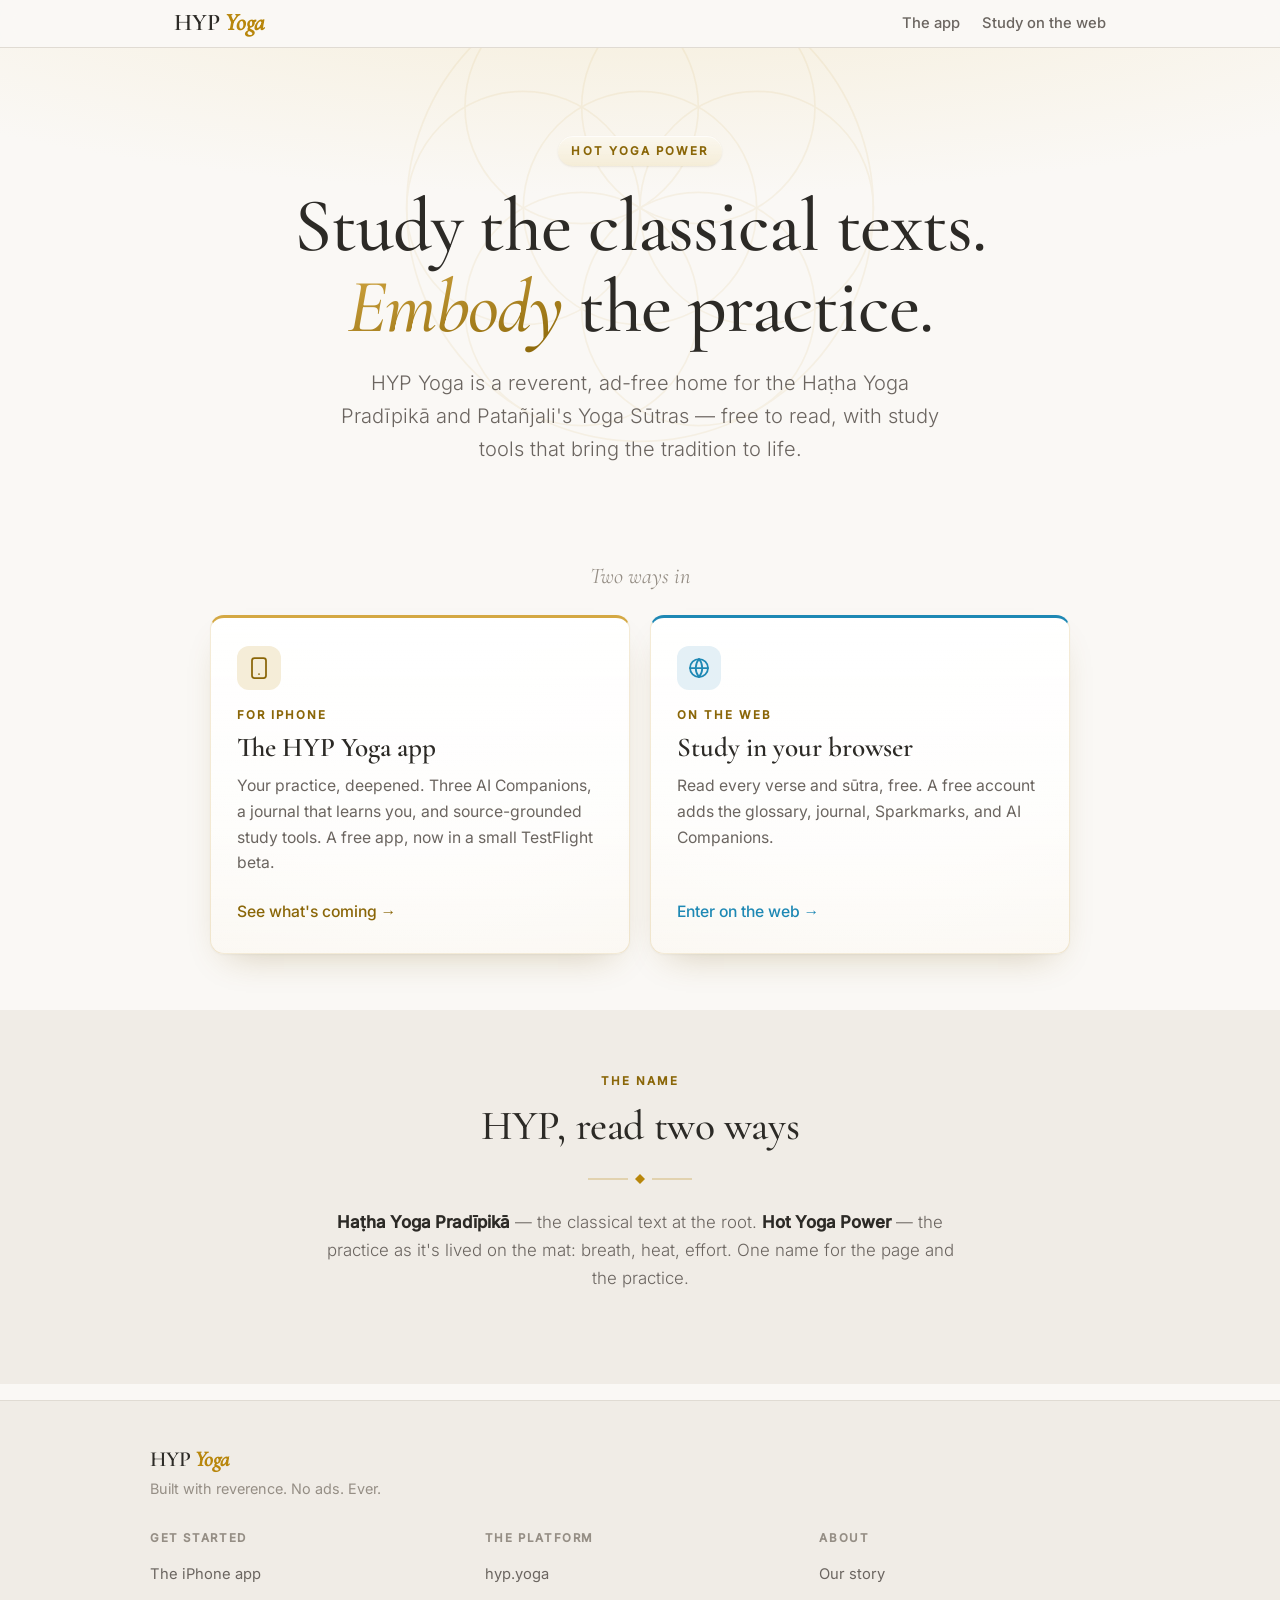
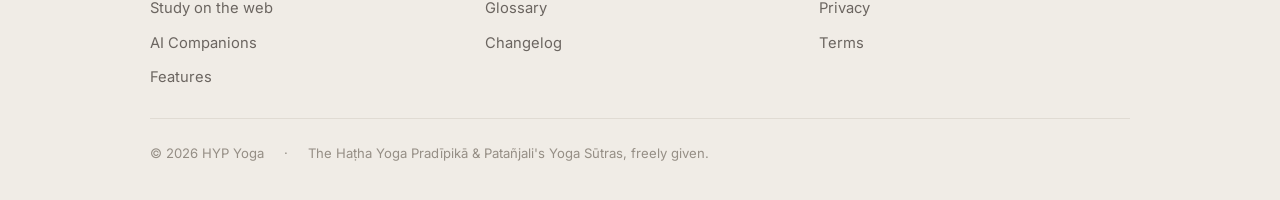
==== commit 4b14a08e: "Use Swami and Dharma names and free-account copy - Guides are now Swami and Dharma on all five pages" ====
--- a/index.html
+++ b/index.html
@@ -4,7 +4,7 @@
   <meta charset="UTF-8">
   <meta name="viewport" content="width=device-width, initial-scale=1.0">
   <title>HYP Yoga — Study the classical texts. Embody the practice.</title>
-  <meta name="description" content="HYP Yoga is a reverent, ad-free home for the Haṭha Yoga Pradīpikā and Patañjali's Yoga Sūtras — free to read, with study tools that bring the tradition to life. On iOS and the web.">
+  <meta name="description" content="HYP Yoga is a reverent, ad-free home for the Haṭha Yoga Pradīpikā and Patañjali's Yoga Sūtras — free to read, with study tools that bring the tradition to life. On the web now, with a free iPhone app now in a small TestFlight beta.">
   <link rel="canonical" href="https://hotyogapower.com/">
 
   <meta property="og:type" content="website">
@@ -24,7 +24,7 @@
   <link rel="icon" type="image/png" sizes="16x16" href="/images/favicons/favicon-16x16.png">
   <link rel="apple-touch-icon" href="/images/favicons/apple-touch-icon.png">
   <link rel="stylesheet" href="/fonts/fonts.css">
-  <link rel="stylesheet" href="/style.css?v=20260604c">
+  <link rel="stylesheet" href="/style.css?v=20261026swami">
 </head>
 <body>
   <header class="site-header">
@@ -56,9 +56,9 @@
           <span class="door__icon" aria-hidden="true">
             <svg viewBox="0 0 24 24" fill="none" stroke="currentColor" stroke-width="1.75" stroke-linecap="round" stroke-linejoin="round"><rect x="5" y="2" width="14" height="20" rx="2.5"/><path d="M12 18h.01"/></svg>
           </span>
-          <span class="eyebrow door__label">For iOS</span>
+          <span class="eyebrow door__label">For iPhone</span>
           <h2 class="door__title">The HYP Yoga app</h2>
-          <p class="door__desc">Your practice, deepened. Three AI Companions, a journal that learns you, and source-grounded study tools. Coming soon to the App Store.</p>
+          <p class="door__desc">Your practice, deepened. Three AI Companions, a journal that learns you, and source-grounded study tools. A free app, now in a small TestFlight beta.</p>
           <span class="door__cta">See what's coming&nbsp;→</span>
         </a>
 
@@ -69,7 +69,7 @@
           </span>
           <span class="eyebrow door__label">On the web</span>
           <h2 class="door__title">Study in your browser</h2>
-          <p class="door__desc">Read every verse and sūtra, free. A free Starter account adds the glossary, journal, Sparkmarks, and AI Companions.</p>
+          <p class="door__desc">Read every verse and sūtra, free. A free account adds the glossary, journal, Sparkmarks, and AI Companions.</p>
           <span class="door__cta">Enter on the web&nbsp;→</span>
         </a>
       </div>
@@ -96,7 +96,7 @@
         <div class="footer__col">
           <h4>Get started</h4>
           <ul>
-            <li><a href="/app">The iOS app</a></li>
+            <li><a href="/app">The iPhone app</a></li>
             <li><a href="/web">Study on the web</a></li>
             <li><a href="/companions">AI Companions</a></li>
             <li><a href="/features">Features</a></li>
--- a/style.css
+++ b/style.css
@@ -21,8 +21,8 @@
 
   /* Feature accents (used sparingly, per hyp.yoga's color system) */
   --c-reflect: #1e88b4;   /* the web / journal / TapasAI world */
-  --c-swami:  #c47a1a;    /* SwamiGPT — warm brown (sun) */
-  --c-dharma: #5a8a5e;    /* DharmaGPT — sage (moon) */
+  --c-swami:  #c47a1a;    /* Swami — warm brown (sun) */
+  --c-dharma: #5a8a5e;    /* Dharma — sage (moon) */
   --c-tapas:  #1e88b4;    /* TapasAI — journal blue (compass) */
   --c-illuminate: #7c5cbf; /* Illuminate / AI Sparks — purple */
 
@@ -423,6 +423,8 @@
 }
 .companion-tier { font-size: 0.86rem; color: var(--color-text-light); }
 .companion-tier strong { color: var(--c); font-weight: 600; }
+.companion-card__link { margin: 0.65rem 0 0; font-size: 0.9rem; font-weight: 600; }
+.companion-card__link a { color: var(--c); text-decoration: underline; text-underline-offset: 0.2em; }
 @media (max-width: 560px) {
   .companion-card { grid-template-columns: 1fr; gap: 0.9rem; }
   .companion-card__icon { grid-row: auto; }
